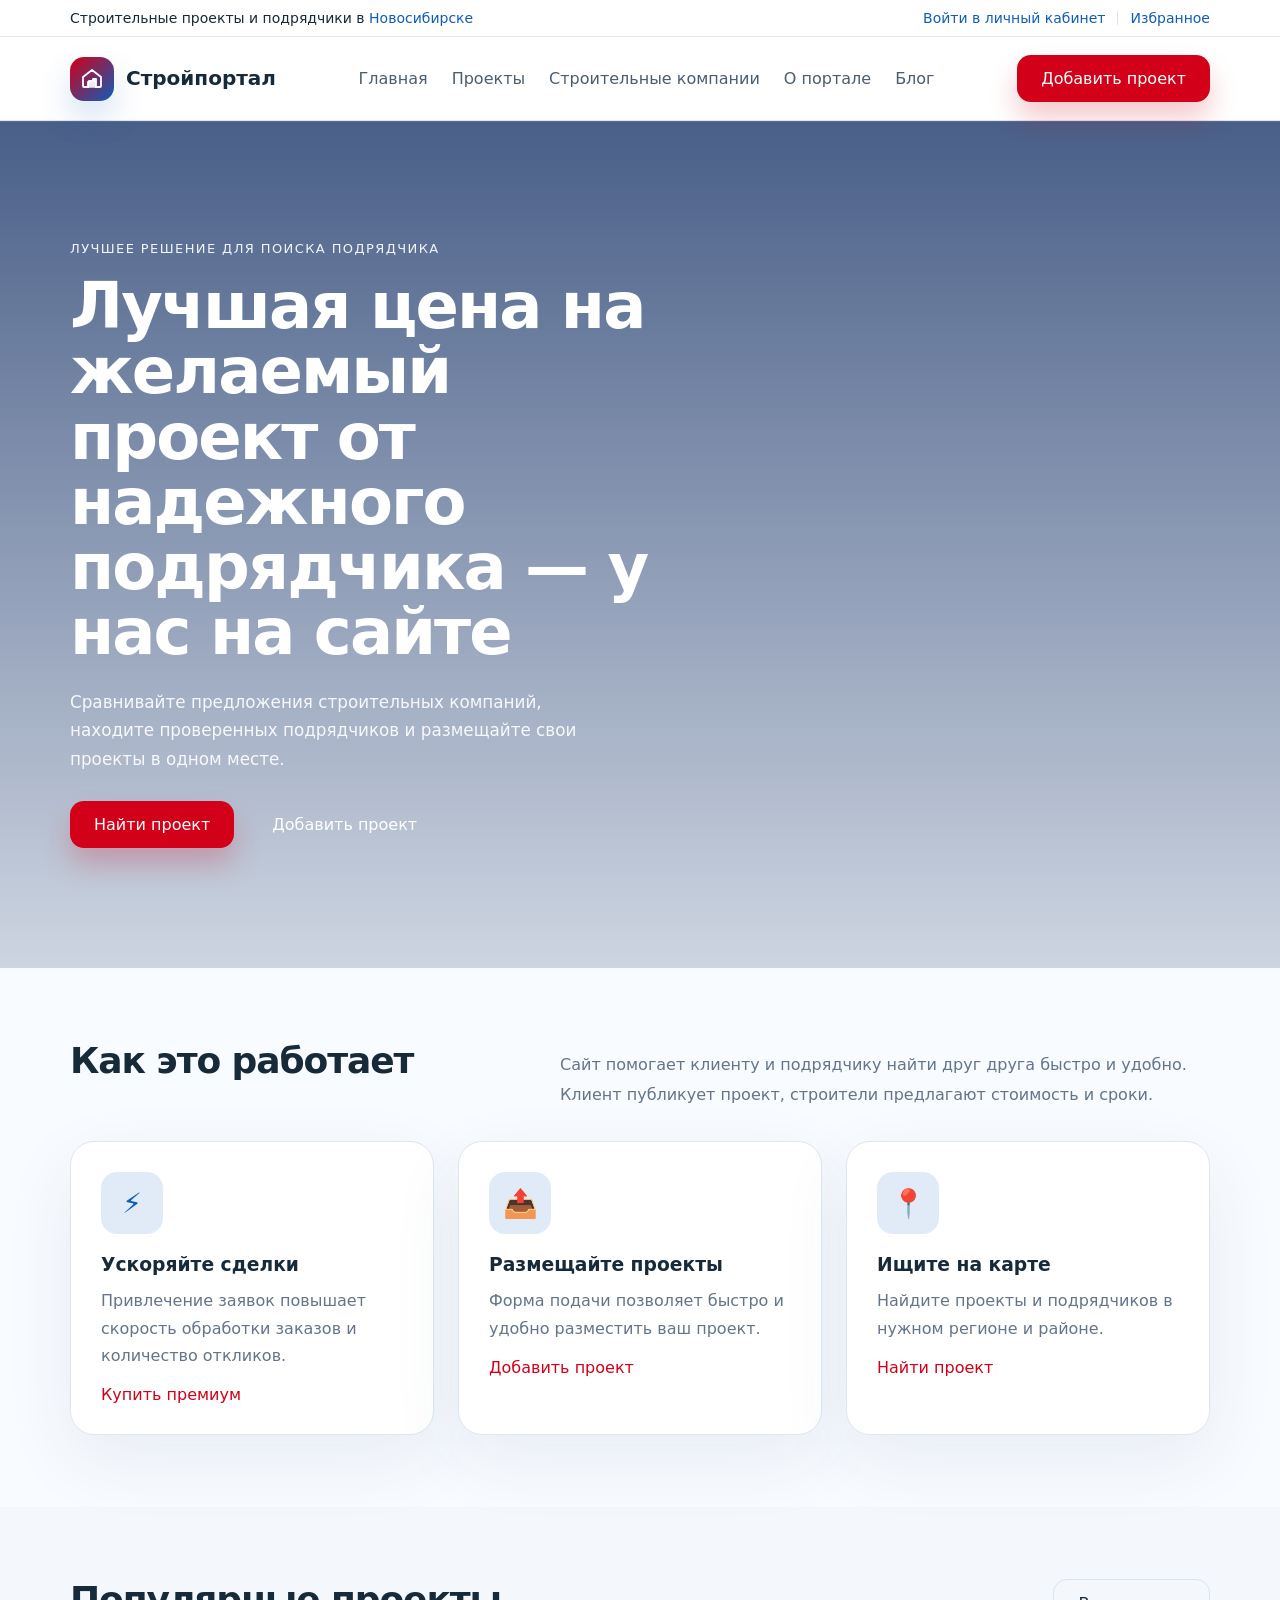
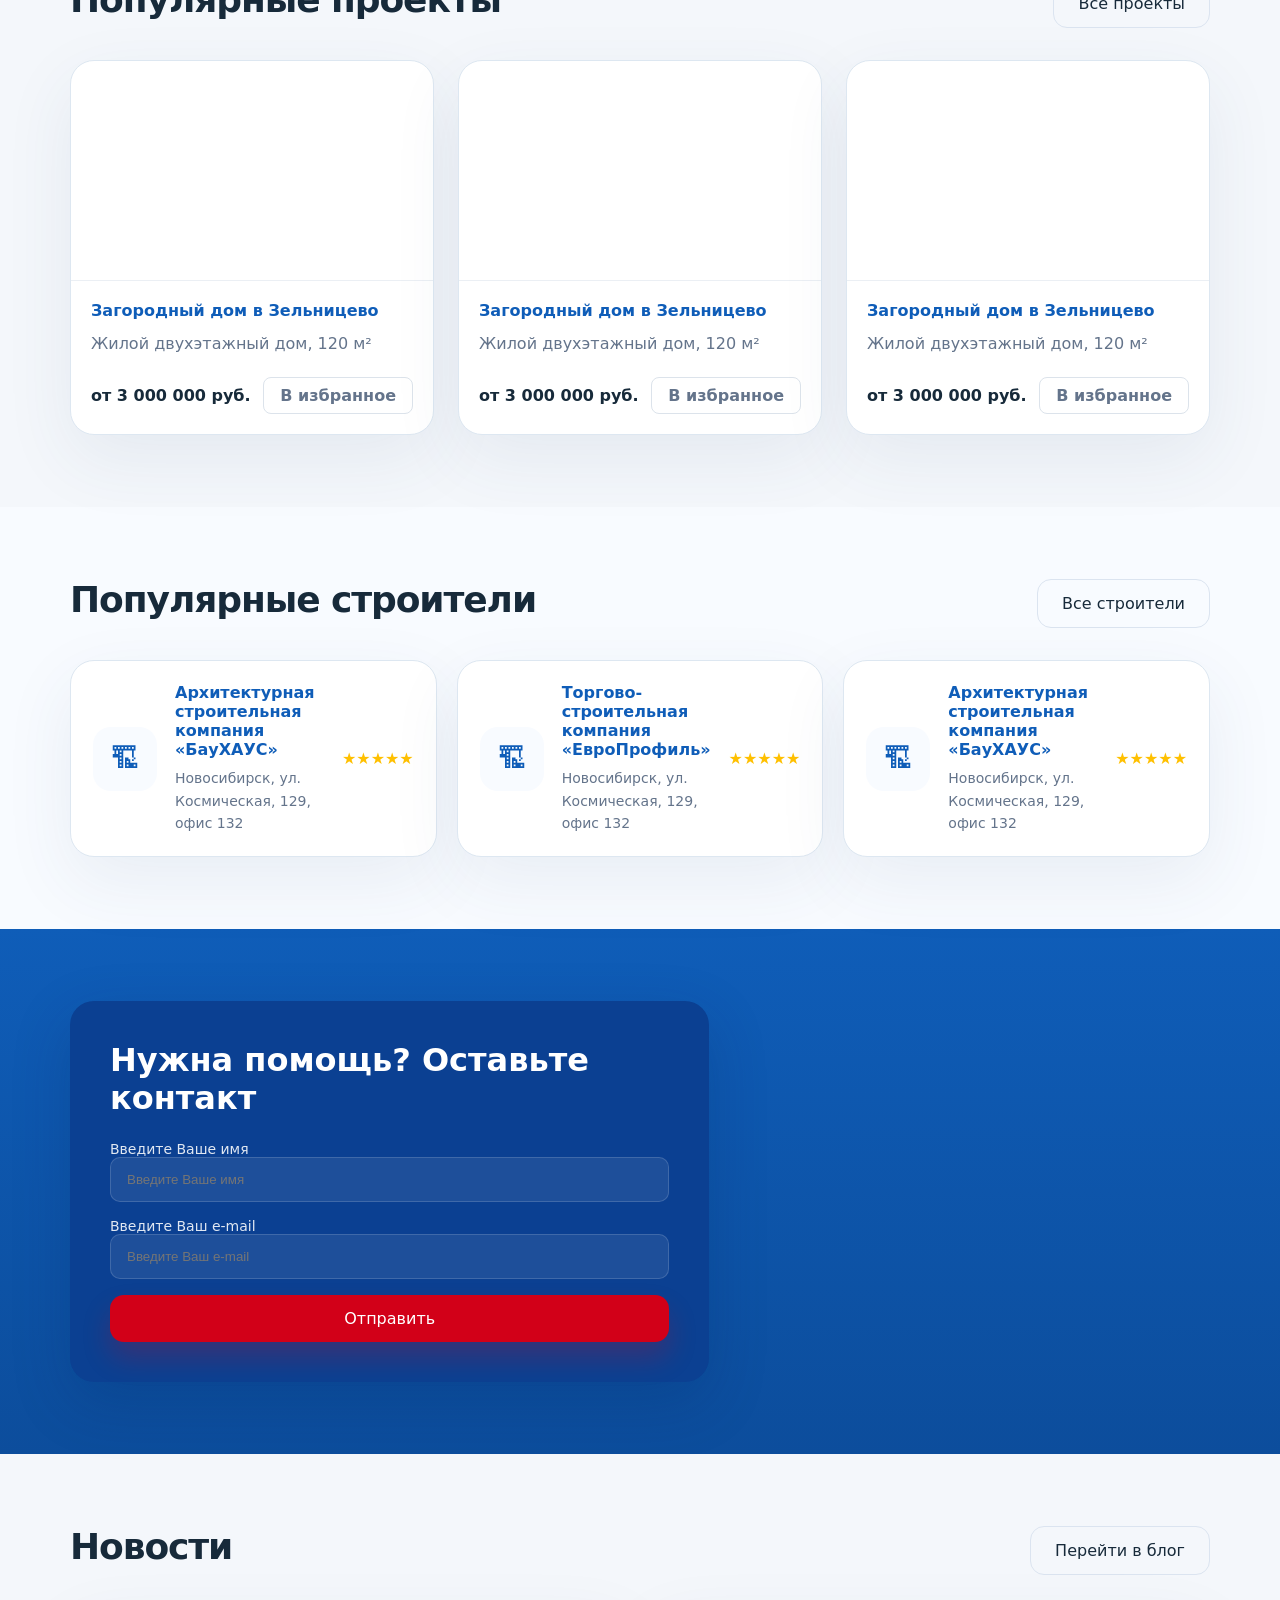
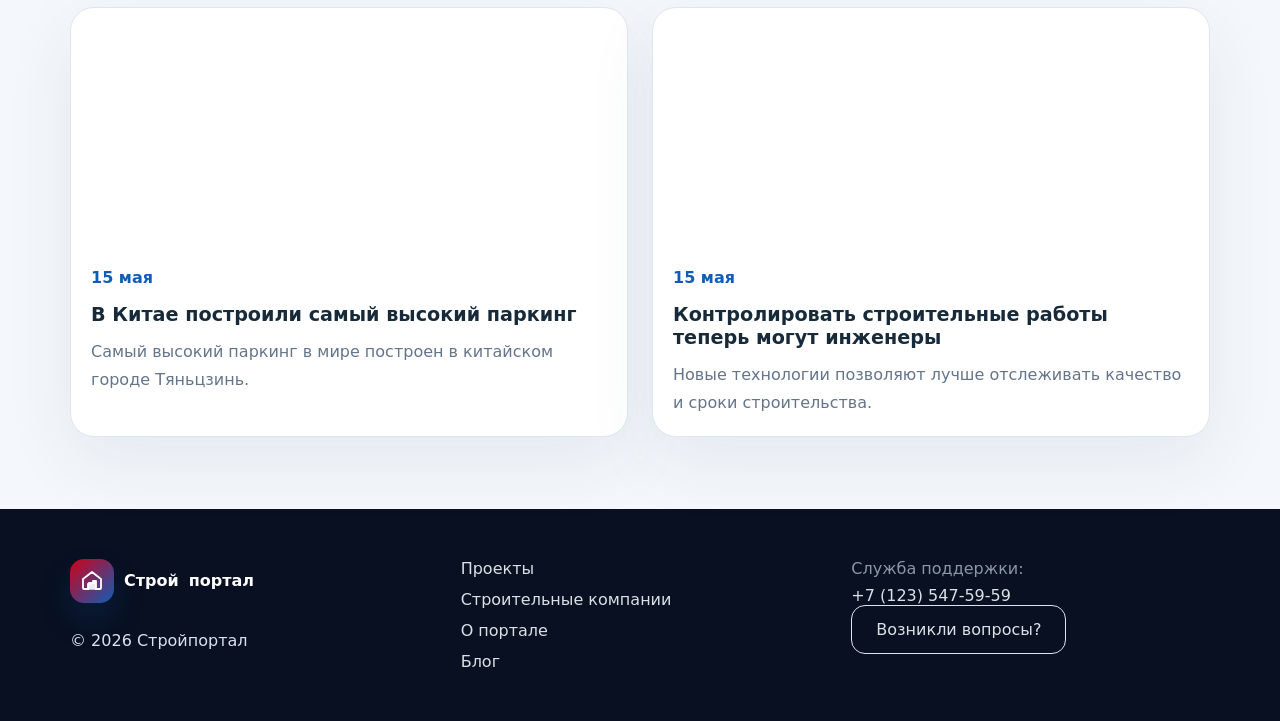
==== index.html @ 4e592d5f "Initial site" ====
<!DOCTYPE html>
<html lang="ru">
<head>
  <meta charset="UTF-8" />
  <meta name="viewport" content="width=device-width, initial-scale=1.0" />
  <title>Стройпортал — главная</title>
  <link rel="stylesheet" href="styles.css" />
</head>
<body>
  <div class="topbar">
    <div class="container topbar__inner">
      <div class="topbar__location">Строительные проекты и подрядчики в <a href="#">Новосибирске</a></div>
      <div class="topbar__actions">
        <a href="contractor-account.html" class="topbar__link">Войти в личный кабинет</a>
        <span class="topbar__divider"></span>
        <a href="#" class="topbar__link">Избранное</a>
      </div>
    </div>
  </div>

  <header class="site-header">
    <div class="container site-header__inner">
      <a href="index.html" class="logo">
        <span class="logo__symbol" aria-hidden="true">
          <svg viewBox="0 0 24 24" xmlns="http://www.w3.org/2000/svg" aria-hidden="true">
            <path d="M3 10l9-7 9 7v9a1 1 0 0 1-1 1h-5v-6h-6v6H4a1 1 0 0 1-1-1v-9z" fill="none" stroke="currentColor" stroke-width="1.8" stroke-linejoin="round" stroke-linecap="round"/>
            <path d="M8 20v-5h3v5M13 20v-8h3v8" fill="none" stroke="currentColor" stroke-width="1.8" stroke-linejoin="round" stroke-linecap="round"/>
          </svg>
        </span>
        <span class="logo__text"><strong>Строй</strong>портал</span>
      </a>
      <nav class="main-nav">
        <a href="#how-it-works">Главная</a>
        <a href="projects.html">Проекты</a>
        <a href="companies.html">Строительные компании</a>
        <a href="#about">О портале</a>
        <a href="blog.html">Блог</a>
      </nav>
      <div class="header-actions">
        <a href="#add-project" class="button button--primary">Добавить проект</a>
        <button class="menu-toggle" id="menuToggle" aria-label="Открыть меню">☰</button>
      </div>
    </div>
  </header>

  <div class="mobile-menu" id="mobileMenu">
    <nav class="mobile-nav">
      <a href="#how-it-works">Главная</a>
      <a href="projects.html">Проекты</a>
      <a href="companies.html">Строительные компании</a>
      <a href="contractor-account.html" class="mobile-nav__link">Войти в личный кабинет</a>
      <a href="#" class="mobile-nav__link">Избранное</a>
    </nav>
  </div>

  <main>
    <section class="hero">
      <div class="container hero__inner">
        <div class="hero__content">
          <p class="eyebrow">Лучшее решение для поиска подрядчика</p>
          <h1>Лучшая цена на желаемый проект от надежного подрядчика — у нас на сайте</h1>
          <p class="hero__text">Сравнивайте предложения строительных компаний, находите проверенных подрядчиков и размещайте свои проекты в одном месте.</p>
          <div class="hero__buttons">
            <a href="projects.html" class="button button--primary">Найти проект</a>
            <a href="#add-project" class="button button--secondary">Добавить проект</a>
          </div>
        </div>
      </div>
    </section>

    <section class="section section--white" id="how-it-works">
      <div class="container">
        <div class="section__heading">
          <h2>Как это работает</h2>
          <p>Сайт помогает клиенту и подрядчику найти друг друга быстро и удобно. Клиент публикует проект, строители предлагают стоимость и сроки.</p>
        </div>
        <div class="cards cards--3">
          <article class="feature-card">
            <div class="feature-card__icon">⚡</div>
            <h3>Ускоряйте сделки</h3>
            <p>Привлечение заявок повышает скорость обработки заказов и количество откликов.</p>
            <a href="#" class="button button--text">Купить премиум</a>
          </article>
          <article class="feature-card">
            <div class="feature-card__icon">📤</div>
            <h3>Размещайте проекты</h3>
            <p>Форма подачи позволяет быстро и удобно разместить ваш проект.</p>
            <a href="#add-project" class="button button--text">Добавить проект</a>
          </article>
          <article class="feature-card">
            <div class="feature-card__icon">📍</div>
            <h3>Ищите на карте</h3>
            <p>Найдите проекты и подрядчиков в нужном регионе и районе.</p>
            <a href="#projects" class="button button--text">Найти проект</a>
          </article>
        </div>
      </div>
    </section>

    <section class="section" id="projects">
      <div class="container">
        <div class="section__header">
          <h2>Популярные проекты</h2>
          <a href="projects.html" class="button button--outline">Все проекты</a>
        </div>
        <div class="project-grid">
          <article class="project-card">
            <div class="project-card__image"></div>
            <div class="project-card__body">
              <a href="#" class="project-card__title">Загородный дом в Зельницево</a>
              <p class="project-card__meta">Жилой двухэтажный дом, 120 м²</p>
              <div class="project-card__footer">
                <span>от 3 000 000 руб.</span>
                <button class="project-card__button">В избранное</button>
              </div>
            </div>
          </article>
          <article class="project-card">
            <div class="project-card__image"></div>
            <div class="project-card__body">
              <a href="#" class="project-card__title">Загородный дом в Зельницево</a>
              <p class="project-card__meta">Жилой двухэтажный дом, 120 м²</p>
              <div class="project-card__footer">
                <span>от 3 000 000 руб.</span>
                <button class="project-card__button">В избранное</button>
              </div>
            </div>
          </article>
          <article class="project-card">
            <div class="project-card__image"></div>
            <div class="project-card__body">
              <a href="#" class="project-card__title">Загородный дом в Зельницево</a>
              <p class="project-card__meta">Жилой двухэтажный дом, 120 м²</p>
              <div class="project-card__footer">
                <span>от 3 000 000 руб.</span>
                <button class="project-card__button">В избранное</button>
              </div>
            </div>
          </article>
        </div>
      </div>
    </section>

    <section class="section section--white" id="builders">
      <div class="container">
        <div class="section__header">
          <h2>Популярные строители</h2>
          <a href="companies.html" class="button button--outline">Все строители</a>
        </div>
        <div class="builder-grid">
          <article class="builder-card">
            <div class="builder-card__logo">🏗</div>
            <div>
              <a href="#" class="builder-card__title">Архитектурная строительная компания «БауХАУС»</a>
              <p class="builder-card__address">Новосибирск, ул. Космическая, 129, офис 132</p>
            </div>
            <div class="builder-card__rating">★★★★★</div>
          </article>
          <article class="builder-card">
            <div class="builder-card__logo">🏗</div>
            <div>
              <a href="#" class="builder-card__title">Торгово-строительная компания «ЕвроПрофиль»</a>
              <p class="builder-card__address">Новосибирск, ул. Космическая, 129, офис 132</p>
            </div>
            <div class="builder-card__rating">★★★★★</div>
          </article>
          <article class="builder-card">
            <div class="builder-card__logo">🏗</div>
            <div>
              <a href="#" class="builder-card__title">Архитектурная строительная компания «БауХАУС»</a>
              <p class="builder-card__address">Новосибирск, ул. Космическая, 129, офис 132</p>
            </div>
            <div class="builder-card__rating">★★★★★</div>
          </article>
        </div>
      </div>
    </section>

    <section class="section contact-section" id="about">
      <div class="container contact-section__inner">
        <div class="contact-card">
          <h2>Нужна помощь? Оставьте контакт</h2>
          <form class="contact-form">
            <label>
              Введите Ваше имя
              <input type="text" placeholder="Введите Ваше имя" />
            </label>
            <label>
              Введите Ваш e-mail
              <input type="email" placeholder="Введите Ваш e-mail" />
            </label>
            <button type="submit" class="button button--primary">Отправить</button>
          </form>
        </div>
      </div>
    </section>

    <section class="section" id="news">
      <div class="container">
        <div class="section__header">
          <h2>Новости</h2>
          <a href="blog.html" class="button button--outline">Перейти в блог</a>
        </div>
        <div class="news-grid">
          <article class="news-card">
            <div class="news-card__image"></div>
            <div class="news-card__content">
              <span class="news-card__date">15 мая</span>
              <a href="#" class="news-card__title">В Китае построили самый высокий паркинг</a>
              <p>Самый высокий паркинг в мире построен в китайском городе Тяньцзинь.</p>
            </div>
          </article>
          <article class="news-card">
            <div class="news-card__image"></div>
            <div class="news-card__content">
              <span class="news-card__date">15 мая</span>
              <a href="#" class="news-card__title">Контролировать строительные работы теперь могут инженеры</a>
              <p>Новые технологии позволяют лучше отслеживать качество и сроки строительства.</p>
            </div>
          </article>
        </div>
      </div>
    </section>
  </main>

  <footer class="site-footer">
    <div class="container site-footer__inner">
      <div>
        <div class="footer-logo">
        <span class="footer-logo__symbol" aria-hidden="true">
          <svg viewBox="0 0 24 24" xmlns="http://www.w3.org/2000/svg" aria-hidden="true">
            <path d="M3 10l9-7 9 7v9a1 1 0 0 1-1 1h-5v-6h-6v6H4a1 1 0 0 1-1-1v-9z" fill="none" stroke="currentColor" stroke-width="1.8" stroke-linejoin="round" stroke-linecap="round"/>
            <path d="M8 20v-5h3v5M13 20v-8h3v8" fill="none" stroke="currentColor" stroke-width="1.8" stroke-linejoin="round" stroke-linecap="round"/>
          </svg>
        </span>
        <strong>Строй</strong>портал
      </div>
        <p>© 2026 Стройпортал</p>
      </div>
      <div class="footer-links">
        <a href="projects.html">Проекты</a>
        <a href="companies.html">Строительные компании</a>
        <a href="#">О портале</a>
        <a href="blog.html">Блог</a>
      </div>
      <div class="footer-support">
        <p>Служба поддержки:</p>
        <a href="tel:+71235475959">+7 (123) 547-59-59</a>
        <a href="#" class="button button--outline">Возникли вопросы?</a>
      </div>
    </div>
  </footer>

  <script src="script.js"></script>
</body>
</html>
---- styles.css ----
:root {
  --bg: #f4f7fb;
  --surface: #ffffff;
  --surface-strong: #f8fbff;
  --text: #172a3a;
  --muted: #64748b;
  --primary: #d20018;
  --primary-dark: #8f0011;
  --accent: #0f5db8;
  --accent-soft: rgba(15, 93, 184, 0.12);
  --border: #dde7f1;
}

* {
  box-sizing: border-box;
}

html {
  scroll-behavior: smooth;
}

body {
  margin: 0;
  font-family: Inter, system-ui, sans-serif;
  color: var(--text);
  background: var(--bg);
}

a {
  color: inherit;
  text-decoration: none;
}

button {
  font: inherit;
}

.container {
  width: min(1140px, calc(100% - 32px));
  margin: 0 auto;
}

.topbar {
  background: #ffffff;
  border-bottom: 1px solid #e2e7ef;
}

.topbar__inner {
  display: flex;
  justify-content: space-between;
  align-items: center;
  gap: 16px;
  padding: 10px 0;
  font-size: 14px;
}

.topbar__location a,
.topbar__link {
  color: var(--accent);
}

.topbar__actions {
  display: flex;
  align-items: center;
  gap: 12px;
}

.topbar__divider {
  width: 1px;
  height: 14px;
  background: #dce3eb;
}

.site-header {
  background: rgba(255, 255, 255, 0.96);
  backdrop-filter: blur(14px);
  position: sticky;
  top: 0;
  z-index: 20;
  border-bottom: 1px solid var(--border);
}

.site-header__inner {
  display: flex;
  align-items: center;
  justify-content: space-between;
  gap: 18px;
  padding: 18px 0;
}

.logo {
  display: inline-flex;
  align-items: center;
  gap: 12px;
  font-size: 20px;
  font-weight: 700;
  color: var(--text);
}

.logo__symbol,
.footer-logo__symbol {
  display: inline-flex;
  align-items: center;
  justify-content: center;
  width: 44px;
  height: 44px;
  border-radius: 14px;
  background: linear-gradient(135deg, var(--primary), var(--accent));
  box-shadow: 0 16px 32px rgba(15, 93, 184, 0.18);
}

.logo__symbol svg,
.footer-logo__symbol svg {
  width: 24px;
  height: 24px;
  color: #ffffff;
}

.logo__text {
  line-height: 1.05;
}

.footer-logo {
  display: inline-flex;
  align-items: center;
  gap: 10px;
  font-weight: 700;
  color: var(--text);
}

.main-nav {
  display: flex;
  align-items: center;
  gap: 24px;
}

.main-nav a {
  color: #4b5d70;
  font-weight: 500;
}

.header-actions {
  display: flex;
  align-items: center;
  gap: 12px;
}

.menu-toggle {
  display: none;
  border: none;
  background: transparent;
  font-size: 26px;
  cursor: pointer;
}

.hero {
  min-height: 720px;
  display: flex;
  align-items: center;
  background-image:
    linear-gradient(180deg, rgba(7, 36, 91, 0.72), rgba(7, 36, 91, 0.16)),
    url('https://images.unsplash.com/photo-1505693416388-ac5ce068fe85?auto=format&fit=crop&w=1400&q=80');
  background-size: cover;
  background-position: center;
  color: #ffffff;
}

.hero__inner {
  padding: 120px 0;
}

.hero__content {
  max-width: 620px;
}

.eyebrow {
  margin: 0 0 18px;
  font-size: 13px;
  text-transform: uppercase;
  letter-spacing: 1.4px;
  opacity: 0.92;
}

.hero h1 {
  margin: 0 0 22px;
  font-size: clamp(3rem, 5vw, 4.5rem);
  line-height: 1.02;
  letter-spacing: -0.03em;
}

.hero__text {
  max-width: 520px;
  margin: 0 0 28px;
  font-size: 1.05rem;
  color: rgba(255,255,255,0.9);
  line-height: 1.7;
}

.hero__buttons {
  display: flex;
  flex-wrap: wrap;
  gap: 14px;
}

.section {
  padding: 72px 0;
}

.section--white {
  background: var(--surface-strong);
}

.section__heading,
.section__header {
  display: flex;
  justify-content: space-between;
  align-items: flex-start;
  gap: 18px;
  margin-bottom: 32px;
}

.section__heading h2,
.section__header h2 {
  margin: 0;
  font-size: 2.25rem;
  letter-spacing: -0.03em;
}

.section__heading p {
  margin: 10px 0 0;
  color: var(--muted);
  max-width: 650px;
  line-height: 1.85;
}

.cards {
  display: grid;
  grid-template-columns: repeat(3, minmax(0, 1fr));
  gap: 24px;
}

.feature-card,
.project-card,
.builder-card,
.news-card,
.account-card,
.filter-panel,
.account-sidebar__info {
  background: var(--surface);
  border: 1px solid var(--border);
  border-radius: 24px;
  box-shadow: 0 24px 70px rgba(49, 82, 119, 0.08);
}

.feature-card {
  padding: 30px;
  min-height: 280px;
}

.feature-card__icon {
  width: 62px;
  height: 62px;
  display: grid;
  place-items: center;
  border-radius: 16px;
  background: var(--accent-soft);
  color: var(--accent);
  font-size: 28px;
  margin-bottom: 20px;
}

.feature-card h3 {
  margin: 0 0 12px;
}

.feature-card p {
  margin: 0 0 16px;
  color: var(--muted);
  line-height: 1.7;
}

.button {
  display: inline-flex;
  align-items: center;
  justify-content: center;
  padding: 14px 24px;
  border-radius: 14px;
  border: none;
  cursor: pointer;
  transition: transform 0.2s ease, box-shadow 0.2s ease, background-color 0.2s ease;
}

.button:hover {
  transform: translateY(-1px);
}

.button--primary {
  background: var(--primary);
  color: #ffffff;
  box-shadow: 0 16px 28px rgba(210, 0, 24, 0.22);
}

.button--secondary {
  background: var(--secondary);
  color: #ffffff;
}

.button--outline {
  background: transparent;
  border: 1px solid #dbe4f0;
  color: var(--text);
}

.button--text {
  background: transparent;
  color: var(--primary);
  padding: 0;
}

.project-grid {
  display: grid;
  grid-template-columns: repeat(3, minmax(0, 1fr));
  gap: 24px;
}

.project-card__image {
  min-height: 220px;
  border-bottom: 1px solid #ebeff4;
  background: url('https://images.unsplash.com/photo-1460925895917-afdab827c52f?auto=format&fit=crop&w=1200&q=80') center/cover no-repeat;
  border-radius: 16px 16px 0 0;
}

.project-card__body {
  padding: 20px;
}

.project-card__title {
  display: block;
  margin-bottom: 10px;
  color: var(--accent);
  font-weight: 600;
}

.project-card__meta {
  margin: 0 0 20px;
  color: var(--muted);
  line-height: 1.7;
}

.project-card__footer {
  display: flex;
  justify-content: space-between;
  align-items: center;
  gap: 12px;
  flex-wrap: wrap;
  color: var(--text);
  font-weight: 700;
}

.project-card__button {
  padding: 8px 16px;
  border: 1px solid #dce3eb;
  border-radius: 8px;
  background: transparent;
  color: var(--muted);
  cursor: pointer;
}

.builder-grid {
  display: grid;
  grid-template-columns: repeat(3, minmax(0, 1fr));
  gap: 20px;
}

.builder-grid--full {
  grid-template-columns: 1fr;
}

.builder-card {
  display: grid;
  grid-template-columns: 64px 1fr auto;
  gap: 18px;
  align-items: center;
  padding: 22px;
}

.builder-card__logo {
  width: 64px;
  height: 64px;
  display: grid;
  place-items: center;
  border-radius: 18px;
  background: var(--surface-strong);
  color: var(--accent);
  font-size: 28px;
}

.builder-card__title {
  display: block;
  font-weight: 600;
  color: var(--accent);
  margin-bottom: 8px;
}

.builder-card__address {
  margin: 0;
  color: var(--muted);
  font-size: 14px;
  line-height: 1.6;
}

.builder-card__rating {
  color: #ffc000;
  font-size: 16px;
}

.contact-section {
  background: linear-gradient(180deg, #0f5db8 0%, #0c4d9c 100%);
  color: #ffffff;
}

.contact-section__inner {
  display: grid;
  grid-template-columns: 1.15fr 0.85fr;
  gap: 28px;
  align-items: center;
}

.contact-card {
  padding: 40px;
  border-radius: 24px;
  background: #0b4092;
  box-shadow: 0 20px 60px rgba(7, 37, 92, 0.2);
}

.contact-card h2 {
  margin-top: 0;
  margin-bottom: 24px;
  font-size: 2rem;
}

.contact-form {
  display: grid;
  gap: 16px;
}

.account-tabs {
  display: flex;
  flex-wrap: wrap;
  gap: 12px;
  margin: 30px 0 28px;
}

.account-tab {
  padding: 12px 18px;
  border-radius: 999px;
  border: 1px solid #dce3eb;
  background: var(--surface);
  color: var(--text);
  font-size: 14px;
}

.account-tab--active {
  background: var(--accent);
  color: #ffffff;
  border-color: transparent;
}

.account-grid {
  display: grid;
  grid-template-columns: 320px minmax(0, 1fr);
  gap: 24px;
}

.account-sidebar {
  display: grid;
  gap: 18px;
}

.button--full {
  width: 100%;
}

.account-sidebar__info {
  background: var(--surface);
  border: 1px solid #dce3eb;
  border-radius: 16px;
  padding: 18px;
}

.account-sidebar__label {
  margin: 0 0 8px;
  color: var(--muted);
  font-size: 14px;
}

.account-sidebar__value {
  margin: 0;
  font-weight: 700;
}

.account-card {
  background: var(--surface);
  border: 1px solid #dce3eb;
  border-radius: 18px;
  padding: 28px;
}

.account-card__section {
  display: grid;
  gap: 20px;
}

.account-card__row {
  display: grid;
  gap: 12px;
}

.account-card__row label {
  font-weight: 600;
  color: var(--text);
}

.account-card__row input,
.account-card__row textarea {
  width: 100%;
  padding: 14px 16px;
  border-radius: 12px;
  border: 1px solid #dce3eb;
  background: var(--surface-strong);
  color: var(--text);
}

.account-card__row textarea {
  min-height: 140px;
  resize: vertical;
}

.account-row-inline {
  display: flex;
  gap: 14px;
  align-items: center;
  flex-wrap: wrap;
}

.account-logo-preview {
  display: inline-flex;
  align-items: center;
  justify-content: center;
  width: 140px;
  height: 60px;
  border-radius: 14px;
  background: #ffffff;
  border: 1px solid #dce3eb;
  font-weight: 700;
}

.contact-form label {
  display: block;
  font-size: 14px;
  color: rgba(255,255,255,0.88);
}

.contact-form input {
  width: 100%;
  padding: 14px 16px;
  border-radius: 10px;
  border: 1px solid rgba(255,255,255,0.15);
  background: rgba(255,255,255,0.08);
  color: #ffffff;
}

.news-grid {
  display: grid;
  grid-template-columns: repeat(2, minmax(0, 1fr));
  gap: 24px;
}

.news-card {
  overflow: hidden;
}

.news-card__image {
  min-height: 240px;
  background: url('https://images.unsplash.com/photo-1529429617124-9a28e223a5a2?auto=format&fit=crop&w=1200&q=80') center/cover no-repeat;
}

.news-card__content {
  padding: 20px;
}

.news-card__date {
  display: inline-block;
  margin-bottom: 16px;
  color: var(--accent);
  font-weight: 700;
}

.news-card__title {
  display: block;
  font-size: 1.2rem;
  margin-bottom: 12px;
  color: var(--text);
  font-weight: 700;
}

.news-card__content p {
  margin: 0;
  color: var(--muted);
  line-height: 1.7;
}

.site-footer {
  padding: 50px 0;
  background: #081021;
  color: #d9e2ef;
}

.site-footer__inner {
  display: grid;
  grid-template-columns: repeat(3, minmax(0, 1fr));
  gap: 32px;
  align-items: start;
}

.footer-logo {
  display: inline-flex;
  align-items: center;
  gap: 10px;
  color: #ffffff;
  font-weight: 700;
  margin-bottom: 12px;
}

.footer-links {
  display: grid;
  gap: 12px;
}

.footer-links a,
.footer-support a {
  color: #d9e1e7;
}

.footer-support p {
  margin: 0 0 8px;
  color: #8b97a7;
}

.footer-support a.button {
  display: inline-flex;
}

.mobile-menu {
  display: none;
  position: fixed;
  inset: 0;
  background: rgba(17, 24, 39, 0.96);
  z-index: 30;
  padding: 76px 20px 20px;
  overflow-y: auto;
}

.mobile-nav {
  display: grid;
  gap: 18px;
}

.mobile-nav a {
  color: #ffffff;
  font-size: 1.05rem;
}

.mobile-nav__link {
  color: rgba(255,255,255,0.72);
}

@media (max-width: 980px) {
  .main-nav {
    display: none;
  }

  .menu-toggle {
    display: inline-flex;
  }

  .logo {
    font-size: 18px;
  }

  .section__heading,
  .section__header {
    flex-direction: column;
    align-items: flex-start;
  }

  .cards,
  .project-grid,
  .builder-grid,
  .news-grid {
    grid-template-columns: 1fr;
  }

  .contact-section__inner {
    grid-template-columns: 1fr;
  }

  .hero {
    min-height: 620px;
    background-position: center top;
  }
}

@media (max-width: 640px) {
  .container {
    width: min(100%, calc(100% - 24px));
  }

  .topbar__inner,
  .site-header__inner {
    flex-direction: column;
    align-items: stretch;
  }

  .header-actions {
    justify-content: space-between;
  }

  .hero__inner {
    padding: 80px 0;
  }

  .feature-card,
  .project-card__body,
  .builder-card,
  .contact-card,
  .news-card__content {
    border-radius: 18px;
  }

  .button {
    width: 100%;
  }

  .project-card__footer,
  .builder-card {
    grid-template-columns: 1fr;
    text-align: left;
  }
}

.breadcrumb {
  font-size: 14px;
  color: var(--muted);
  margin-bottom: 24px;
}

.page-title-row {
  display: flex;
  justify-content: space-between;
  align-items: center;
  flex-wrap: wrap;
  gap: 16px;
  margin-bottom: 30px;
}

.page-title-row h1 {
  margin: 0;
  font-size: 2.5rem;
}

.project-region-links {
  display: flex;
  flex-wrap: wrap;
  gap: 12px;
}

.project-region-links a {
  color: var(--accent);
  background: rgba(15, 99, 184, 0.08);
  padding: 10px 14px;
  border-radius: 999px;
  font-size: 14px;
}

.filter-panel {
  background: var(--surface);
  border: 1px solid #e6ebf1;
  border-radius: 18px;
  padding: 24px;
  display: grid;
  gap: 20px;
  margin-bottom: 32px;
}

.filter-row {
  display: grid;
  grid-template-columns: repeat(4, minmax(0, 1fr));
  gap: 18px;
}

.filter-row label {
  display: grid;
  gap: 10px;
  font-size: 14px;
  color: var(--muted);
}

.filter-row select {
  width: 100%;
  padding: 12px 14px;
  border-radius: 12px;
  border: 1px solid #dce3eb;
  background: var(--surface-strong);
  color: var(--text);
}

.filter-actions {
  display: flex;
  justify-content: flex-end;
  gap: 14px;
  flex-wrap: wrap;
}

.pagination {
  display: flex;
  justify-content: center;
  gap: 10px;
  margin-top: 30px;
}

.pagination__item {
  display: inline-flex;
  align-items: center;
  justify-content: center;
  width: 40px;
  height: 40px;
  border-radius: 10px;
  border: 1px solid #dce3eb;
  color: var(--text);
  background: var(--surface);
}

.pagination__item--active {
  background: var(--accent);
  color: white;
  border-color: transparent;
}

@media (max-width: 980px) {
  .filter-row {
    grid-template-columns: repeat(2, minmax(0, 1fr));
  }
}

@media (max-width: 760px) {
  .page-title-row {
    flex-direction: column;
    align-items: flex-start;
  }

  .filter-row {
    grid-template-columns: 1fr;
  }

  .project-grid {
    grid-template-columns: 1fr;
  }
}
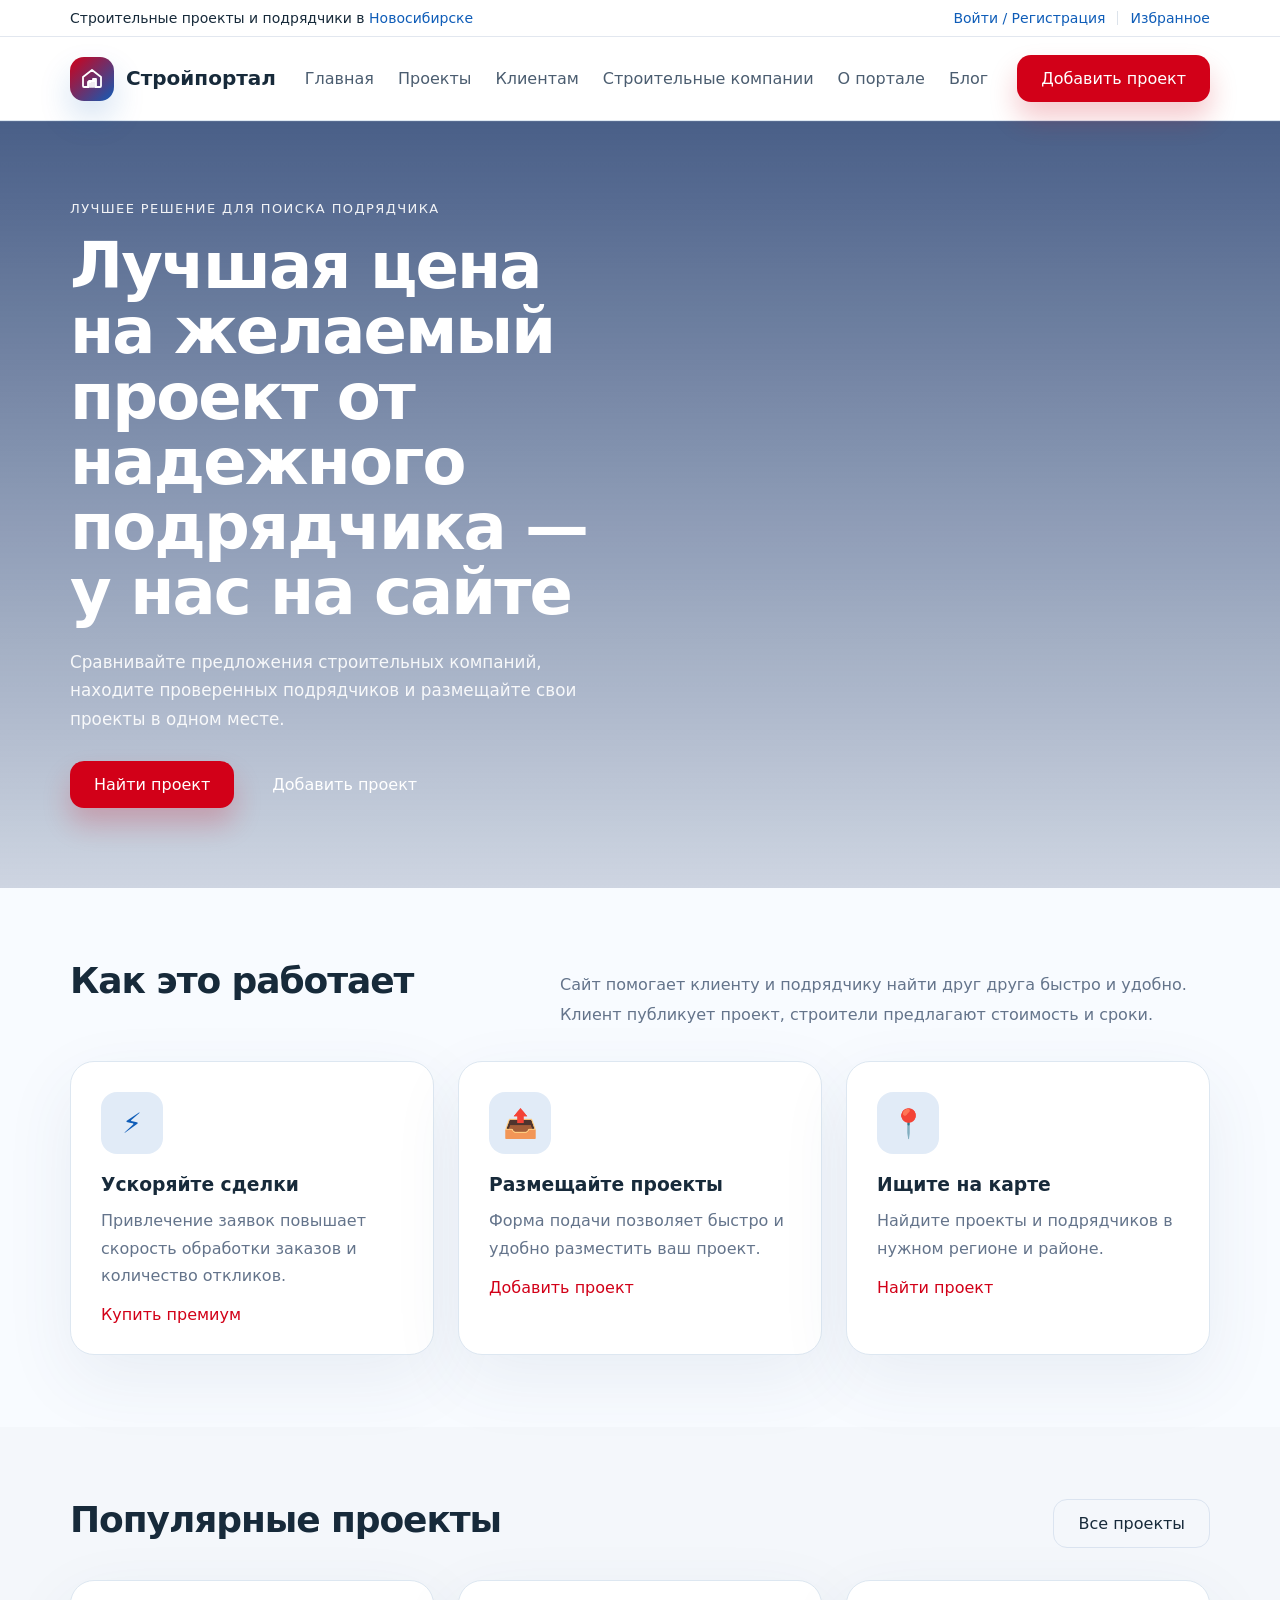
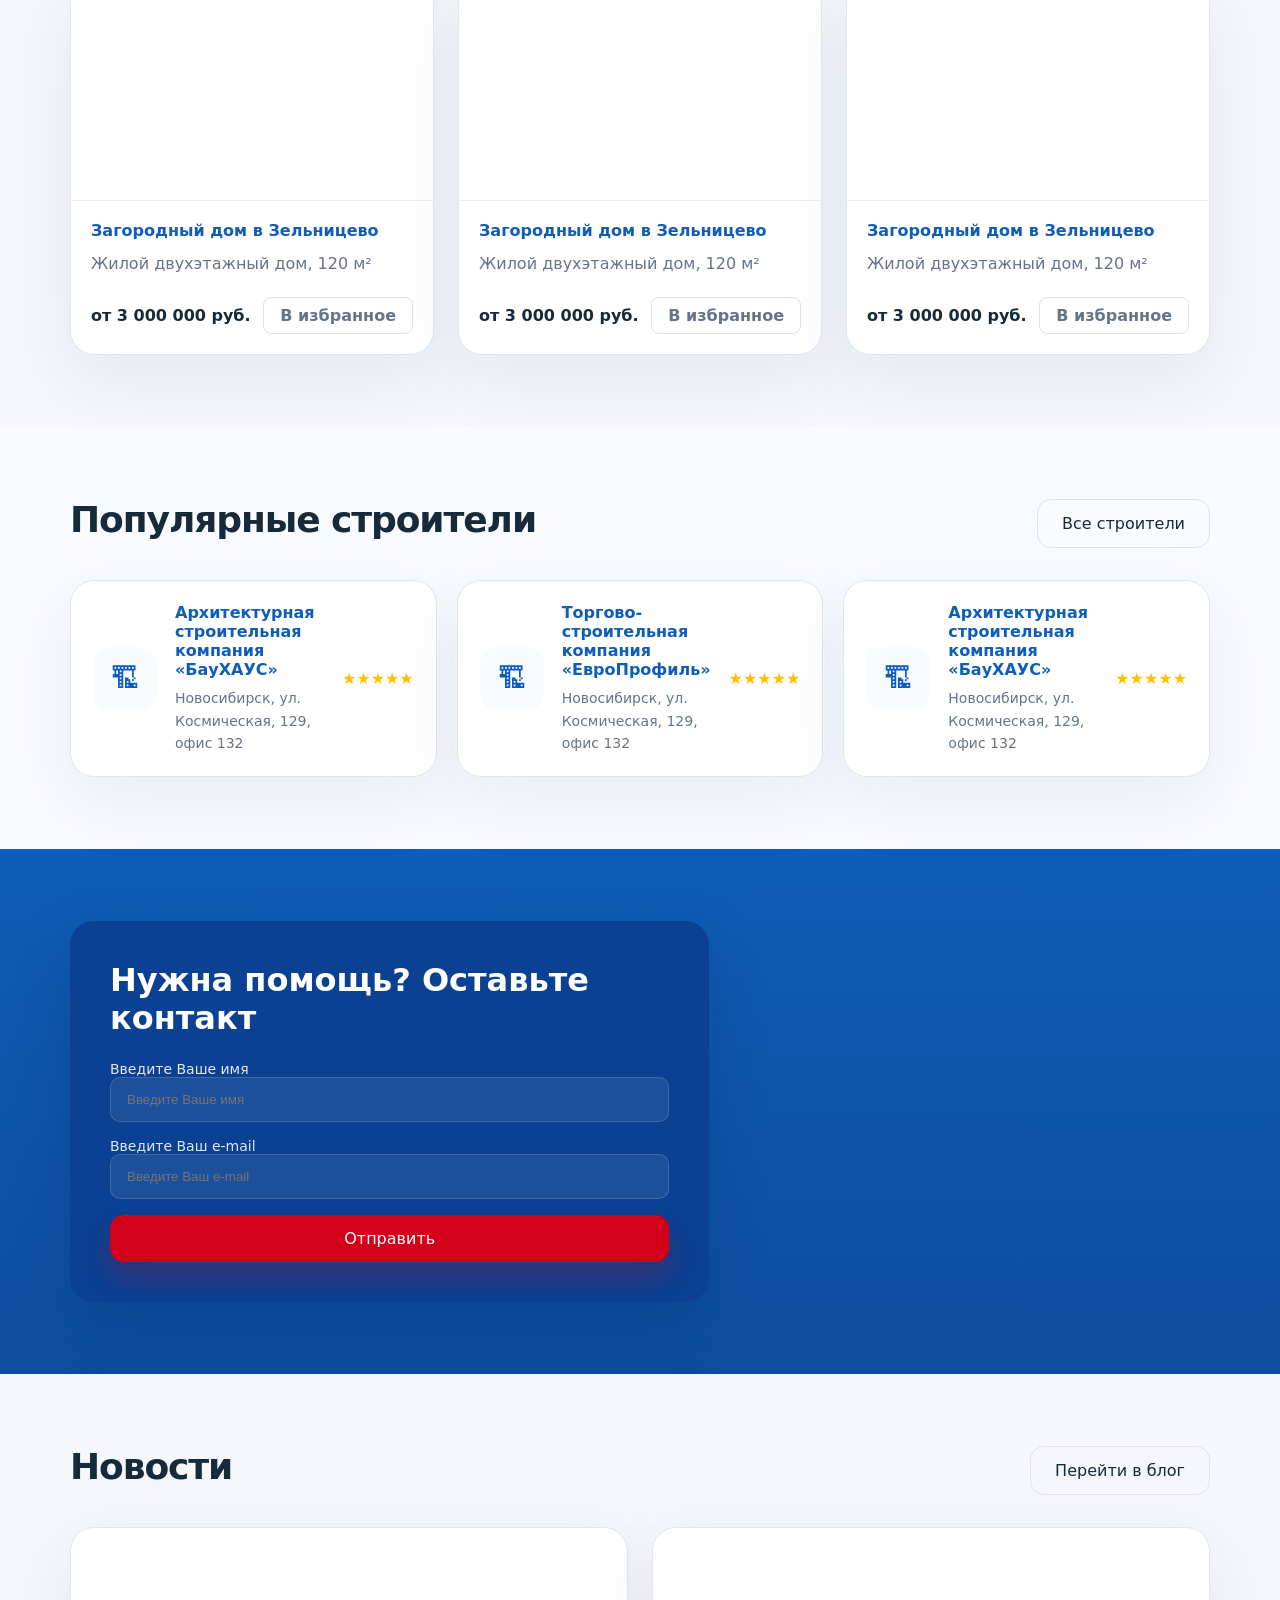
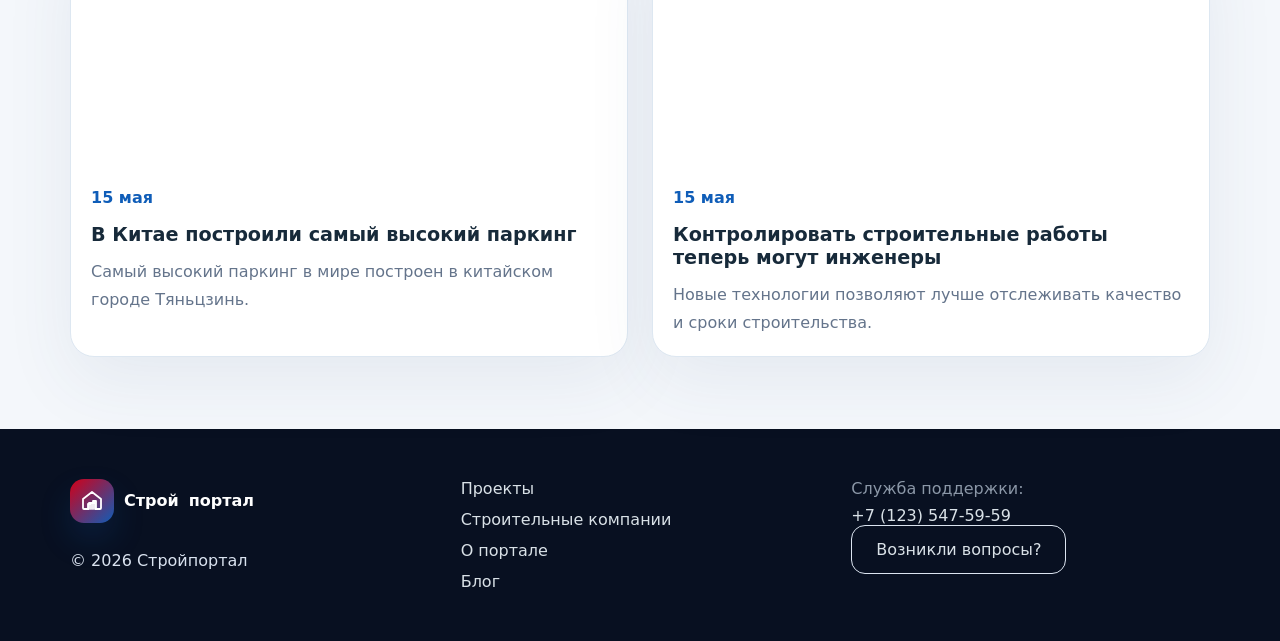
==== commit e4eaeb52: "Update site content" ====
--- a/index.html
+++ b/index.html
@@ -1,4 +1,4 @@
-<!DOCTYPE html>
+﻿<!DOCTYPE html>
 <html lang="ru">
 <head>
   <meta charset="UTF-8" />
@@ -11,7 +11,7 @@
     <div class="container topbar__inner">
       <div class="topbar__location">Строительные проекты и подрядчики в <a href="#">Новосибирске</a></div>
       <div class="topbar__actions">
-        <a href="contractor-account.html" class="topbar__link">Войти в личный кабинет</a>
+        <a href="auth.html" class="topbar__link">Войти / Регистрация</a>
         <span class="topbar__divider"></span>
         <a href="#" class="topbar__link">Избранное</a>
       </div>
@@ -32,6 +32,7 @@
       <nav class="main-nav">
         <a href="#how-it-works">Главная</a>
         <a href="projects.html">Проекты</a>
+        <a href="client.html">Клиентам</a>
         <a href="companies.html">Строительные компании</a>
         <a href="#about">О портале</a>
         <a href="blog.html">Блог</a>
@@ -48,7 +49,7 @@
       <a href="#how-it-works">Главная</a>
       <a href="projects.html">Проекты</a>
       <a href="companies.html">Строительные компании</a>
-      <a href="contractor-account.html" class="mobile-nav__link">Войти в личный кабинет</a>
+      <a href="auth.html" class="mobile-nav__link">Войти / Регистрация</a>
       <a href="#" class="mobile-nav__link">Избранное</a>
     </nav>
   </div>
@@ -254,3 +255,4 @@
   <script src="script.js"></script>
 </body>
 </html>
+
--- a/styles.css
+++ b/styles.css
@@ -1,4 +1,4 @@
-:root {
+﻿:root {
   --bg: #f4f7fb;
   --surface: #ffffff;
   --surface-strong: #f8fbff;
@@ -154,7 +154,7 @@
 }
 
 .hero {
-  min-height: 720px;
+  min-height: 540px;
   display: flex;
   align-items: center;
   background-image:
@@ -166,11 +166,25 @@
 }
 
 .hero__inner {
-  padding: 120px 0;
+  padding: 80px 0;
 }
 
 .hero__content {
-  max-width: 620px;
+  max-width: 560px;
+}
+
+@media (max-width: 900px) {
+  .hero {
+    min-height: 480px;
+  }
+
+  .hero__inner {
+    padding: 60px 0;
+  }
+
+  .hero__content {
+    max-width: 100%;
+  }
 }
 
 .eyebrow {
@@ -466,6 +480,84 @@
   border-color: transparent;
 }
 
+.auth-card--tabs {
+  max-width: 760px;
+  padding: 40px;
+}
+
+.auth-card__header {
+  display: grid;
+  gap: 18px;
+}
+
+.auth-tabs {
+  display: flex;
+  flex-wrap: wrap;
+  gap: 12px;
+}
+
+.auth-tab {
+  padding: 14px 22px;
+  border-radius: 999px;
+  border: 1px solid #dce3eb;
+  background: var(--surface);
+  color: var(--text);
+  font-size: 15px;
+  cursor: pointer;
+  transition: background-color 0.2s ease, color 0.2s ease, border-color 0.2s ease;
+}
+
+.auth-tab--active {
+  background: var(--accent);
+  color: #ffffff;
+  border-color: transparent;
+}
+
+.auth-card__content {
+  display: grid;
+  gap: 24px;
+}
+
+.auth-pane {
+  display: none;
+}
+
+.auth-pane--active {
+  display: block;
+}
+
+.auth-form {
+  display: grid;
+  gap: 18px;
+}
+
+.form-group label {
+  display: block;
+  font-weight: 600;
+  color: var(--text);
+  margin-bottom: 8px;
+}
+
+.form-group input,
+.form-group select {
+  width: 100%;
+  padding: 14px 16px;
+  border-radius: 14px;
+  border: 1px solid #dce3eb;
+  background: var(--surface-strong);
+  color: var(--text);
+}
+
+.form-group select {
+  appearance: none;
+}
+
+.auth-note {
+  margin: 0;
+  color: var(--muted);
+  font-size: 0.95rem;
+}
+
 .account-grid {
   display: grid;
   grid-template-columns: 320px minmax(0, 1fr);
@@ -583,6 +675,14 @@
 .news-card__image {
   min-height: 240px;
   background: url('https://images.unsplash.com/photo-1529429617124-9a28e223a5a2?auto=format&fit=crop&w=1200&q=80') center/cover no-repeat;
+  overflow: hidden;
+}
+
+.news-card__image img {
+  width: 100%;
+  height: 100%;
+  object-fit: cover;
+  display: block;
 }
 
 .news-card__content {
@@ -594,6 +694,46 @@
   margin-bottom: 16px;
   color: var(--accent);
   font-weight: 700;
+}
+
+.section__text {
+  margin: 18px 0 0;
+  max-width: 740px;
+  color: var(--muted);
+  line-height: 1.8;
+  font-size: 1.05rem;
+}
+
+.article-section {
+  padding: 64px 0;
+}
+
+.article-layout {
+  max-width: 920px;
+  margin: 0 auto;
+}
+
+.article-content {
+  display: grid;
+  gap: 26px;
+}
+
+.article-meta {
+  margin: 0;
+  color: var(--muted);
+  font-size: 0.95rem;
+}
+
+.article-image img {
+  width: 100%;
+  height: auto;
+  display: block;
+  border-radius: 20px;
+  object-fit: cover;
+}
+
+.article-image--small img {
+  min-height: 240px;
 }
 
 .news-card__title {
